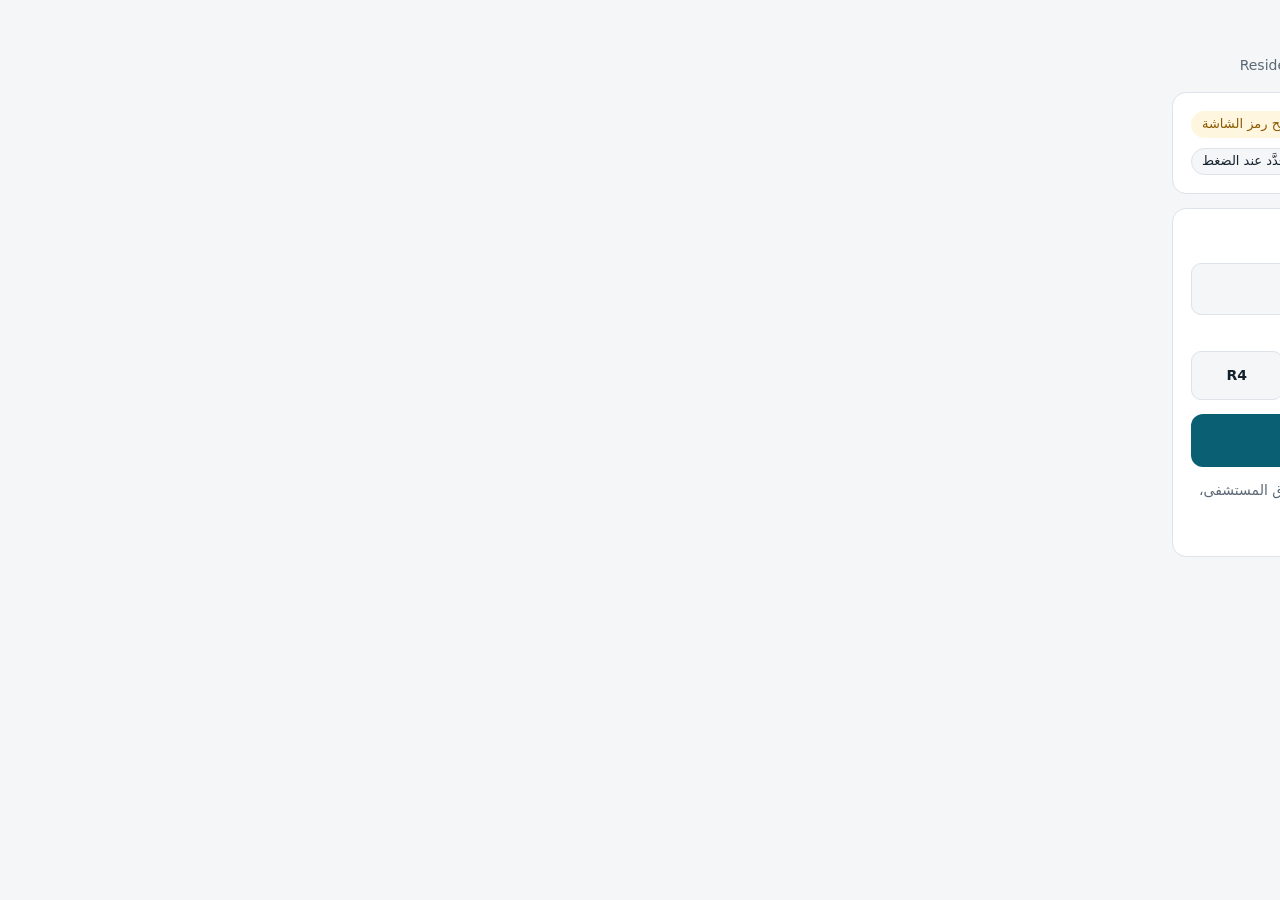
==== index.html @ e2c71d84 "Add files via upload" ====
<!doctype html>
<html lang="ar" dir="rtl">
<head>
  <meta charset="utf-8">
  <meta name="viewport" content="width=device-width, initial-scale=1">
  <meta name="referrer" content="no-referrer">
  <title>تسجيل الحضور — الطوارئ</title>
  <link rel="stylesheet" href="styles.css">
  <style>
    .levels { display: grid; grid-template-columns: repeat(4, 1fr); gap: 8px; }
    .levels label { margin: 0; }
    .levels input { position: absolute; opacity: 0; pointer-events: none; }
    .levels span {
      display: block; text-align: center; padding: 12px 0; border-radius: 10px; font-weight: 700;
      border: 1px solid var(--line); background: var(--bg); color: var(--ink); cursor: pointer;
    }
    .levels input:checked + span { background: var(--brand); color: var(--brand-ink); border-color: var(--brand); }
    .levels input:focus-visible + span { outline: 2px solid var(--brand); outline-offset: 2px; }
  </style>
</head>
<body>
<div class="wrap">
  <header class="top">
    <h1 id="hospitalName">قسم الطوارئ</h1>
    <p>تسجيل حضور المقيمين · Resident attendance</p>
  </header>

  <div class="card">
    <div class="row"><span class="muted">رمز الشاشة</span><span class="pill" id="qrPill">—</span></div>
    <div class="row" style="margin-top:10px"><span class="muted">الموقع</span><span class="pill" id="locPill">يُحدَّد عند الضغط</span></div>
  </div>

  <div class="card">
    <label for="fullName">الاسم الثلاثي</label>
    <input id="fullName" autocomplete="name" maxlength="60" placeholder="مثال: محمد عبدالله الأحمد">

    <label>المستوى</label>
    <div class="levels" role="radiogroup" aria-label="المستوى">
      <label><input type="radio" name="level" value="R1"><span>R1</span></label>
      <label><input type="radio" name="level" value="R2"><span>R2</span></label>
      <label><input type="radio" name="level" value="R3"><span>R3</span></label>
      <label><input type="radio" name="level" value="R4"><span>R4</span></label>
    </div>

    <button id="btnSubmit">تسجيل الحضور</button>
    <div id="result"></div>
    <p class="muted" style="margin-top:12px">يُقرأ موقعك لحظة الضغط فقط للتأكد أنك داخل نطاق المستشفى، ولا يتم تتبعك.</p>
  </div>
</div>

<script src="config.js"></script>
<script src="common.js"></script>
<script>
(function () {
  // ---- Capture the rotating QR token, then remove it from the address bar so it isn't bookmarked/shared.
  const params = new URLSearchParams(location.search);
  if (params.get('t')) {
    try { sessionStorage.setItem('qrToken', params.get('t')); sessionStorage.setItem('qrAt', String(Date.now())); } catch (e) {}
    history.replaceState(null, '', location.pathname);
  }
  function qrToken() { try { return sessionStorage.getItem('qrToken') || ''; } catch (e) { return ''; } }
  function qrAgeSec() { try { return (Date.now() - Number(sessionStorage.getItem('qrAt') || 0)) / 1000; } catch (e) { return 1e9; } }

  let requireQr = true;
  const NAME_KEY = 'ed_att_last_name', LEVEL_KEY = 'ed_att_last_level';

  function setPill(id, text, cls) { const el = $(id); el.textContent = text; el.className = 'pill' + (cls ? ' ' + cls : ''); }
  function result(code, cls, extra) {
    $('result').innerHTML = '<div class="result ' + cls + '">' + msg(code) + (extra ? '<div class="en">' + esc(extra) + '</div>' : '') + '</div>';
  }
  function refreshQrPill() {
    if (!requireQr) { setPill('qrPill', 'غير مطلوب'); return; }
    if (!qrToken()) setPill('qrPill', 'امسح رمز الشاشة', 'warn');
    else if (qrAgeSec() > 150) setPill('qrPill', 'قديم — أعد المسح', 'warn');
    else setPill('qrPill', 'تم المسح', 'ok');
  }
  function selectedLevel() { const el = document.querySelector('input[name=level]:checked'); return el ? el.value : ''; }

  // Convenience only: remember this phone's own name/level. The server enforces the rules.
  const lastName = store.get(NAME_KEY), lastLevel = store.get(LEVEL_KEY);
  if (lastName) $('fullName').value = lastName;
  if (lastLevel) { const r = document.querySelector('input[name=level][value="' + lastLevel + '"]'); if (r) r.checked = true; }

  api('info').then(function (r) {
    if (r.hospitalName) $('hospitalName').textContent = r.hospitalName;
    if (typeof r.requireQr === 'boolean') requireQr = r.requireQr;
    refreshQrPill();
  });
  refreshQrPill();

  // Same rules as the server, for an immediate hint only.
  function looksLikeTripleName(n) {
    const words = n.replace(/\s+/g, ' ').trim().split(' ').filter(Boolean);
    return words.length >= 3 && !/[0-9٠-٩]/.test(n);
  }

  // ---- Location: watch briefly and keep the most accurate fix.
  function getBestPosition(maxWaitMs, goodEnoughM) {
    return new Promise(function (resolve, reject) {
      if (!('geolocation' in navigator)) { reject('NO_GEOLOCATION'); return; }
      let best = null, done = false, watchId = null;
      const finish = function (err) {
        if (done) return; done = true;
        if (watchId !== null) navigator.geolocation.clearWatch(watchId);
        clearTimeout(timer);
        if (err) reject(err); else if (best) resolve(best); else reject('LOCATION_TIMEOUT');
      };
      const timer = setTimeout(function () { finish(); }, maxWaitMs);
      watchId = navigator.geolocation.watchPosition(function (pos) {
        if (!best || pos.coords.accuracy < best.coords.accuracy) best = pos;
        setPill('locPill', 'دقة ±' + Math.round(best.coords.accuracy) + ' م', best.coords.accuracy <= 30 ? 'ok' : 'warn');
        if (pos.coords.accuracy <= goodEnoughM) finish();
      }, function (err) {
        if (err.code === 1) finish('LOCATION_DENIED');
      }, { enableHighAccuracy: true, maximumAge: 0, timeout: maxWaitMs });
    });
  }

  $('btnSubmit').onclick = async function () {
    const btn = this;
    const fullName = $('fullName').value.replace(/\s+/g, ' ').trim();
    const level = selectedLevel();
    if (!looksLikeTripleName(fullName)) { result('NAME_INVALID', 'bad'); $('fullName').focus(); return; }
    if (!level) { result('LEVEL_INVALID', 'bad'); return; }

    btn.disabled = true;
    $('result').innerHTML = '';
    setPill('locPill', 'جاري تحديد الموقع…', 'warn');
    let pos;
    try {
      pos = await getBestPosition(15000, 15);
    } catch (code) {
      setPill('locPill', 'فشل', 'bad');
      result(code, 'bad');
      btn.disabled = false;
      return;
    }
    setPill('locPill', 'جاري التحقق على الخادم…', 'warn');
    const r = await api('submitAttendance', {
      fullName: fullName, level: level, deviceId: deviceId(),
      lat: pos.coords.latitude, lng: pos.coords.longitude, accuracy: pos.coords.accuracy,
      fixAgeMs: Math.max(0, Date.now() - pos.timestamp),
      qrToken: qrToken()
    });
    btn.disabled = false;
    // A success state is shown ONLY when the server confirms the record was committed.
    if (r.ok && r.code === 'CONFIRMED') {
      store.set(NAME_KEY, fullName); store.set(LEVEL_KEY, level);
      setPill('locPill', 'داخل النطاق', 'ok');
      result('CONFIRMED', 'ok', r.fullName + ' · ' + r.level + ' · ' + r.date + ' ' + r.time);
      try { sessionStorage.removeItem('qrToken'); } catch (e) {}
      refreshQrPill();
    } else {
      setPill('locPill', r.code === 'OUTSIDE_GEOFENCE' ? 'خارج النطاق' : 'لم يتحقق', 'bad');
      result(r.code, r.code === 'ALREADY_RECORDED' ? 'info' : 'bad');
    }
  };
})();
</script>
</body>
</html>
---- styles.css ----
:root {
  --bg: #f4f6f8; --card: #ffffff; --ink: #14202b; --muted: #5b6875; --line: #dde3e8;
  --brand: #0b5f73; --brand-ink: #ffffff; --ok: #157347; --ok-bg: #e7f5ee;
  --bad: #b42318; --bad-bg: #fdecea; --warn: #8a5a00; --warn-bg: #fff6e0;
}
@media (prefers-color-scheme: dark) {
  :root {
    --bg: #0f1418; --card: #182028; --ink: #e8edf1; --muted: #9aa7b3; --line: #2a3540;
    --brand: #3fa3bb; --brand-ink: #071216; --ok: #5fd39a; --ok-bg: #12291f;
    --bad: #ff8b80; --bad-bg: #2e1513; --warn: #f2c063; --warn-bg: #2c2410;
  }
}
* { box-sizing: border-box; }
body {
  margin: 0; background: var(--bg); color: var(--ink);
  font-family: "Noto Kufi Arabic", "Segoe UI", Tahoma, system-ui, sans-serif;
  font-size: 16px; line-height: 1.6;
}
.wrap { max-width: 460px; margin: 0 auto; padding: 20px 16px 40px; }
.wide { max-width: 1100px; }
header.top { text-align: center; margin-bottom: 16px; }
header.top h1 { font-size: 20px; margin: 0; }
header.top p { margin: 2px 0 0; color: var(--muted); font-size: 14px; }
.card { background: var(--card); border: 1px solid var(--line); border-radius: 14px; padding: 18px; margin-bottom: 14px; }
.card h2 { font-size: 16px; margin: 0 0 10px; }
label { display: block; font-size: 14px; color: var(--muted); margin: 10px 0 4px; }
input, select, textarea {
  width: 100%; font: inherit; color: var(--ink); background: var(--bg);
  border: 1px solid var(--line); border-radius: 10px; padding: 12px;
}
input:focus, select:focus, textarea:focus { outline: 2px solid var(--brand); outline-offset: 1px; }
button {
  width: 100%; font: inherit; font-weight: 700; border: 0; border-radius: 12px;
  padding: 14px; margin-top: 14px; background: var(--brand); color: var(--brand-ink); cursor: pointer;
}
button.secondary { background: transparent; color: var(--brand); border: 1px solid var(--line); font-weight: 600; }
button.small { width: auto; padding: 6px 12px; margin: 0; font-size: 13px; }
button:disabled { opacity: .55; cursor: progress; }
.row { display: flex; gap: 8px; align-items: center; justify-content: space-between; }
.pill { display: inline-block; font-size: 13px; padding: 2px 10px; border-radius: 99px; background: var(--bg); border: 1px solid var(--line); }
.pill.ok { color: var(--ok); background: var(--ok-bg); border-color: transparent; }
.pill.bad { color: var(--bad); background: var(--bad-bg); border-color: transparent; }
.pill.warn { color: var(--warn); background: var(--warn-bg); border-color: transparent; }
.result { border-radius: 12px; padding: 14px; margin-top: 14px; font-weight: 600; }
.result.ok { background: var(--ok-bg); color: var(--ok); }
.result.bad { background: var(--bad-bg); color: var(--bad); }
.result.info { background: var(--warn-bg); color: var(--warn); }
.en { font-weight: 400; font-size: 13px; opacity: .85; direction: ltr; text-align: left; }
.muted { color: var(--muted); font-size: 14px; }
.hidden { display: none !important; }
table { width: 100%; border-collapse: collapse; font-size: 14px; }
th, td { text-align: start; padding: 8px 6px; border-bottom: 1px solid var(--line); vertical-align: top; }
th { color: var(--muted); font-weight: 600; }
.table-scroll { overflow-x: auto; }
.grid { display: grid; gap: 10px; grid-template-columns: repeat(auto-fit, minmax(150px, 1fr)); }
.stat { font-size: 26px; font-weight: 700; }
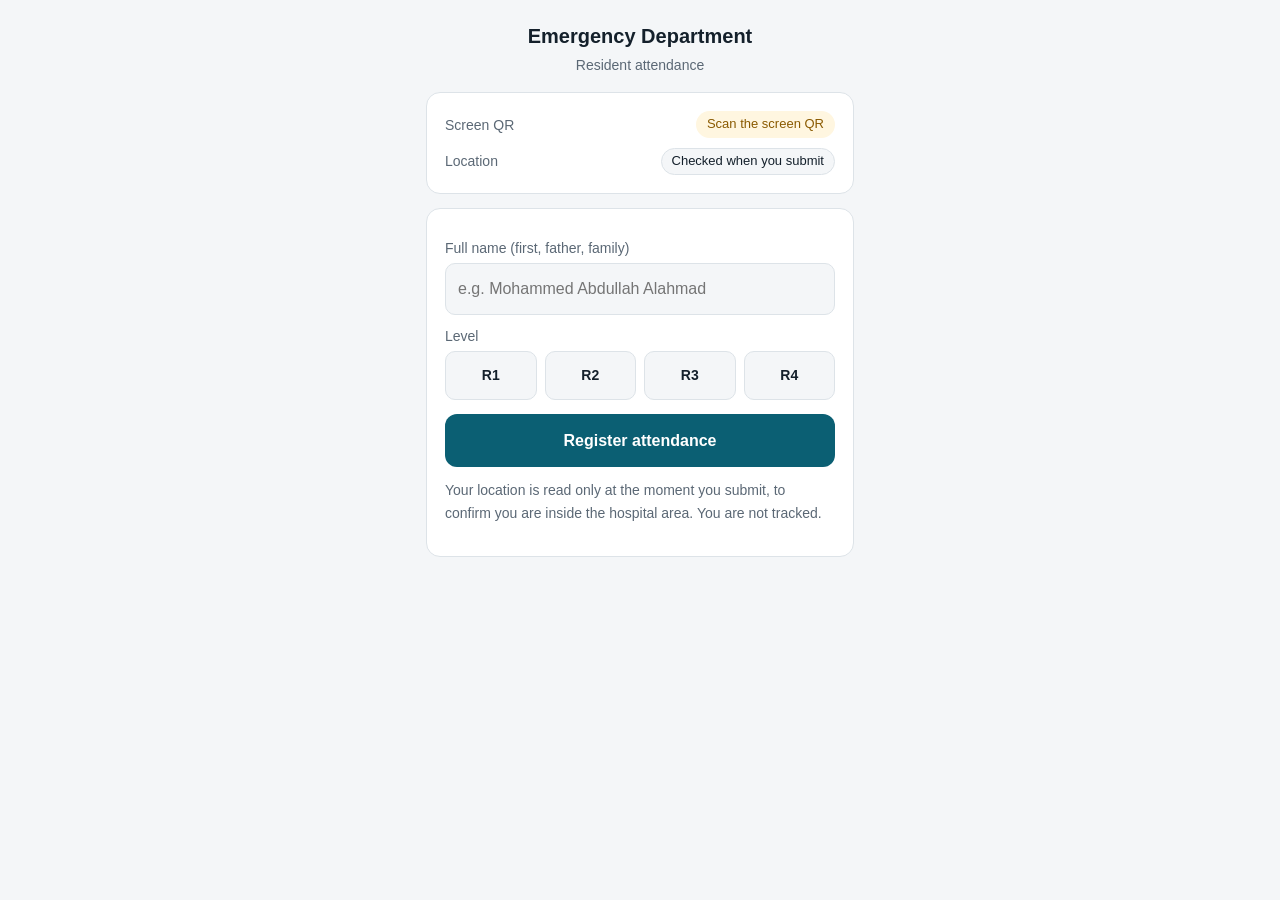
==== commit a7e5b2e7: "Add files via upload" ====
--- a/index.html
+++ b/index.html
@@ -1,10 +1,10 @@
 <!doctype html>
-<html lang="ar" dir="rtl">
+<html lang="en" dir="ltr">
 <head>
   <meta charset="utf-8">
   <meta name="viewport" content="width=device-width, initial-scale=1">
   <meta name="referrer" content="no-referrer">
-  <title>تسجيل الحضور — الطوارئ</title>
+  <title>ED Attendance</title>
   <link rel="stylesheet" href="styles.css">
   <style>
     .levels { display: grid; grid-template-columns: repeat(4, 1fr); gap: 8px; }
@@ -21,30 +21,30 @@
 <body>
 <div class="wrap">
   <header class="top">
-    <h1 id="hospitalName">قسم الطوارئ</h1>
-    <p>تسجيل حضور المقيمين · Resident attendance</p>
+    <h1 id="hospitalName">Emergency Department</h1>
+    <p>Resident attendance</p>
   </header>
 
   <div class="card">
-    <div class="row"><span class="muted">رمز الشاشة</span><span class="pill" id="qrPill">—</span></div>
-    <div class="row" style="margin-top:10px"><span class="muted">الموقع</span><span class="pill" id="locPill">يُحدَّد عند الضغط</span></div>
+    <div class="row"><span class="muted">Screen QR</span><span class="pill" id="qrPill">—</span></div>
+    <div class="row" style="margin-top:10px"><span class="muted">Location</span><span class="pill" id="locPill">Checked when you submit</span></div>
   </div>
 
   <div class="card">
-    <label for="fullName">الاسم الثلاثي</label>
-    <input id="fullName" autocomplete="name" maxlength="60" placeholder="مثال: محمد عبدالله الأحمد">
+    <label for="fullName">Full name (first, father, family)</label>
+    <input id="fullName" autocomplete="name" maxlength="60" placeholder="e.g. Mohammed Abdullah Alahmad">
 
-    <label>المستوى</label>
-    <div class="levels" role="radiogroup" aria-label="المستوى">
+    <label>Level</label>
+    <div class="levels" role="radiogroup" aria-label="Level">
       <label><input type="radio" name="level" value="R1"><span>R1</span></label>
       <label><input type="radio" name="level" value="R2"><span>R2</span></label>
       <label><input type="radio" name="level" value="R3"><span>R3</span></label>
       <label><input type="radio" name="level" value="R4"><span>R4</span></label>
     </div>
 
-    <button id="btnSubmit">تسجيل الحضور</button>
+    <button id="btnSubmit">Register attendance</button>
     <div id="result"></div>
-    <p class="muted" style="margin-top:12px">يُقرأ موقعك لحظة الضغط فقط للتأكد أنك داخل نطاق المستشفى، ولا يتم تتبعك.</p>
+    <p class="muted" style="margin-top:12px">Your location is read only at the moment you submit, to confirm you are inside the hospital area. You are not tracked.</p>
   </div>
 </div>
 
@@ -69,10 +69,10 @@
     $('result').innerHTML = '<div class="result ' + cls + '">' + msg(code) + (extra ? '<div class="en">' + esc(extra) + '</div>' : '') + '</div>';
   }
   function refreshQrPill() {
-    if (!requireQr) { setPill('qrPill', 'غير مطلوب'); return; }
-    if (!qrToken()) setPill('qrPill', 'امسح رمز الشاشة', 'warn');
-    else if (qrAgeSec() > 150) setPill('qrPill', 'قديم — أعد المسح', 'warn');
-    else setPill('qrPill', 'تم المسح', 'ok');
+    if (!requireQr) { setPill('qrPill', 'Not required'); return; }
+    if (!qrToken()) setPill('qrPill', 'Scan the screen QR', 'warn');
+    else if (qrAgeSec() > 150) setPill('qrPill', 'Expired — scan again', 'warn');
+    else setPill('qrPill', 'Scanned', 'ok');
   }
   function selectedLevel() { const el = document.querySelector('input[name=level]:checked'); return el ? el.value : ''; }
 
@@ -108,7 +108,7 @@
       const timer = setTimeout(function () { finish(); }, maxWaitMs);
       watchId = navigator.geolocation.watchPosition(function (pos) {
         if (!best || pos.coords.accuracy < best.coords.accuracy) best = pos;
-        setPill('locPill', 'دقة ±' + Math.round(best.coords.accuracy) + ' م', best.coords.accuracy <= 30 ? 'ok' : 'warn');
+        setPill('locPill', 'Accuracy ±' + Math.round(best.coords.accuracy) + ' m', best.coords.accuracy <= 30 ? 'ok' : 'warn');
         if (pos.coords.accuracy <= goodEnoughM) finish();
       }, function (err) {
         if (err.code === 1) finish('LOCATION_DENIED');
@@ -125,17 +125,17 @@
 
     btn.disabled = true;
     $('result').innerHTML = '';
-    setPill('locPill', 'جاري تحديد الموقع…', 'warn');
+    setPill('locPill', 'Getting location…', 'warn');
     let pos;
     try {
       pos = await getBestPosition(15000, 15);
     } catch (code) {
-      setPill('locPill', 'فشل', 'bad');
+      setPill('locPill', 'Failed', 'bad');
       result(code, 'bad');
       btn.disabled = false;
       return;
     }
-    setPill('locPill', 'جاري التحقق على الخادم…', 'warn');
+    setPill('locPill', 'Verifying on server…', 'warn');
     const r = await api('submitAttendance', {
       fullName: fullName, level: level, deviceId: deviceId(),
       lat: pos.coords.latitude, lng: pos.coords.longitude, accuracy: pos.coords.accuracy,
@@ -146,12 +146,12 @@
     // A success state is shown ONLY when the server confirms the record was committed.
     if (r.ok && r.code === 'CONFIRMED') {
       store.set(NAME_KEY, fullName); store.set(LEVEL_KEY, level);
-      setPill('locPill', 'داخل النطاق', 'ok');
+      setPill('locPill', 'Inside the area', 'ok');
       result('CONFIRMED', 'ok', r.fullName + ' · ' + r.level + ' · ' + r.date + ' ' + r.time);
       try { sessionStorage.removeItem('qrToken'); } catch (e) {}
       refreshQrPill();
     } else {
-      setPill('locPill', r.code === 'OUTSIDE_GEOFENCE' ? 'خارج النطاق' : 'لم يتحقق', 'bad');
+      setPill('locPill', r.code === 'OUTSIDE_GEOFENCE' ? 'Outside the area' : 'Not verified', 'bad');
       result(r.code, r.code === 'ALREADY_RECORDED' ? 'info' : 'bad');
     }
   };
--- a/styles.css
+++ b/styles.css
@@ -13,7 +13,7 @@
 * { box-sizing: border-box; }
 body {
   margin: 0; background: var(--bg); color: var(--ink);
-  font-family: "Noto Kufi Arabic", "Segoe UI", Tahoma, system-ui, sans-serif;
+  font-family: -apple-system, BlinkMacSystemFont, "Segoe UI", Roboto, Helvetica, Arial, sans-serif;
   font-size: 16px; line-height: 1.6;
 }
 .wrap { max-width: 460px; margin: 0 auto; padding: 20px 16px 40px; }
@@ -45,7 +45,7 @@
 .result.ok { background: var(--ok-bg); color: var(--ok); }
 .result.bad { background: var(--bad-bg); color: var(--bad); }
 .result.info { background: var(--warn-bg); color: var(--warn); }
-.en { font-weight: 400; font-size: 13px; opacity: .85; direction: ltr; text-align: left; }
+.en { font-weight: 400; font-size: 13px; opacity: .85; }
 .muted { color: var(--muted); font-size: 14px; }
 .hidden { display: none !important; }
 table { width: 100%; border-collapse: collapse; font-size: 14px; }
